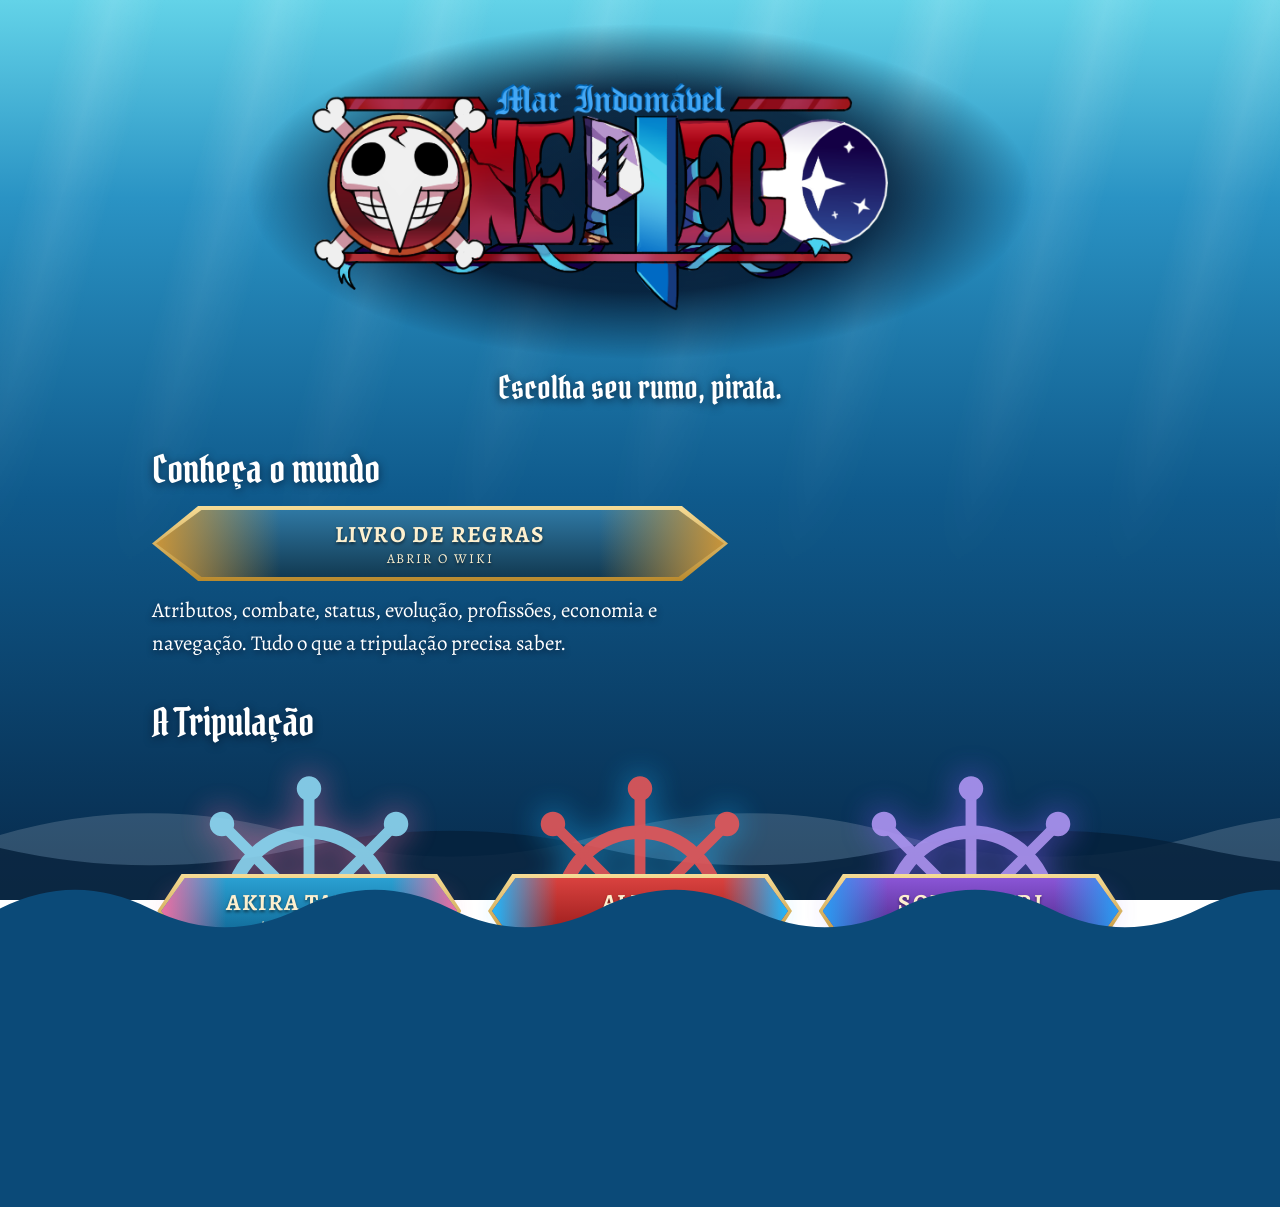
==== index.html @ 0f07156f "Update index.html" ====
<!DOCTYPE html>
<html lang="pt-BR">
<head>
<meta charset="UTF-8">
<meta name="viewport" content="width=device-width, initial-scale=1">
<title>Mar Indomável RPG – Lobby</title>
<link rel="icon" type="image/png" href="SimboloRpg2.png">
<link rel="preconnect" href="https://fonts.googleapis.com">
<link href="https://fonts.googleapis.com/css2?family=Alegreya:wght@400;700&family=Pirata+One&display=swap" rel="stylesheet">
<link rel="stylesheet" href="lobby.css">
</head>
<body>
<svg width="0" height="0" style="position:absolute" aria-hidden="true"><symbol id="leme" viewBox="-100 -100 200 200"><g fill="none" stroke="currentColor" stroke-linecap="round"><circle r="58" stroke-width="10"/><path stroke-width="8" d="M0-84V84M-84 0H84M-59-59L59 59M-59 59L59-59"/><path stroke-width="18" d="M0-90v.01M0 90v.01M-90 0h.01M90 0h.01M-64-64v.01M64-64v.01M-64 64v.01M64 64v.01"/></g><circle r="17" fill="currentColor"/></symbol></svg>
<div class="raios" aria-hidden="true"></div>
<div class="ondas" aria-hidden="true"><i></i><i></i></div>
<div class="mar" aria-hidden="true"></div>
<main>
  <header>
    <div class="placa"><img class="logo" src="logo.png" alt="Logo One Piece – Mar Indomável"></div>
    <p class="lema">Escolha seu rumo, pirata.</p>
  </header>

  <section aria-labelledby="t-mundo">
    <h2 id="t-mundo">Conheça o mundo</h2>
    <a class="wiki-box wiki" href="wiki.html" data-som>
      <span class="banner"><b>Livro de Regras<small>Abrir o wiki</small></b></span>
      <p>Atributos, combate, status, evolução, profissões, economia e navegação. Tudo o que a tripulação precisa saber.</p>
    </a>
  </section>

  <section aria-labelledby="t-tripulacao">
    <h2 id="t-tripulacao">A Tripulação</h2>
    <div class="grade">
      <a class="leme akira" href="akira.html" data-som>
        <svg class="roda" aria-hidden="true"><use href="#leme"/></svg>
        <span class="banner"><b>Akira Tansui<small>Abrir ficha</small></b></span>
      </a>
      <a class="leme alpha" href="alpha.html" data-som>
        <svg class="roda" aria-hidden="true"><use href="#leme"/></svg>
        <span class="banner"><b>Alpha<small>Abrir ficha</small></b></span>
      </a>
      <a class="leme soul" href="soul-henri.html" data-som>
        <svg class="roda" aria-hidden="true"><use href="#leme"/></svg>
        <span class="banner"><b>Soul Henri<small>Abrir ficha</small></b></span>
      </a>
    </div>
  </section>
</main>
<script src="lobby.js"></script>
</body>
</html>
---- lobby.css ----
*{box-sizing:border-box}
body{margin:0;min-height:100vh;color:#fff;font:21px/1.6 "Alegreya",Georgia,serif;background:linear-gradient(180deg,#63d3e8 0,#2a93c4 22%,#0f5a8c 55%,#07294a 100%) fixed;overflow-x:hidden}
.raios{position:fixed;inset:0;pointer-events:none;background:repeating-linear-gradient(105deg,rgba(255,255,255,0) 0 70px,rgba(255,255,255,.13) 110px,rgba(255,255,255,0) 160px);-webkit-mask-image:linear-gradient(#000,transparent 65%);mask-image:linear-gradient(#000,transparent 65%);animation:raio 9s ease-in-out infinite alternate}
@keyframes raio{from{opacity:.45;transform:translateX(-30px)}to{opacity:1;transform:translateX(30px)}}
.ondas{position:fixed;left:0;right:0;bottom:0;height:130px;pointer-events:none}
.ondas i{position:absolute;inset:0;background-repeat:repeat-x;background-size:1200px 100%;animation:onda 14s linear infinite}
.ondas i:first-child{background-image:url("data:image/svg+xml,%3Csvg xmlns='http://www.w3.org/2000/svg' viewBox='0 0 1200 120' preserveAspectRatio='none'%3E%3Cpath d='M0 60Q150 20 300 60T600 60T900 60T1200 60V120H0Z' fill='%23ffffff' fill-opacity='.16'/%3E%3C/svg%3E")}
.ondas i:last-child{top:26px;background-image:url("data:image/svg+xml,%3Csvg xmlns='http://www.w3.org/2000/svg' viewBox='0 0 1200 120' preserveAspectRatio='none'%3E%3Cpath d='M0 60Q150 100 300 60T600 60T900 60T1200 60V120H0Z' fill='%2305213c' fill-opacity='.85'/%3E%3C/svg%3E");animation-duration:9s;animation-direction:reverse}
@keyframes onda{to{background-position-x:1200px}}
main{position:relative;z-index:1;max-width:64rem;margin:0 auto;padding:1.5rem 1.5rem 9rem}
header{text-align:center;margin-bottom:1.5rem}
.placa{display:inline-block;max-width:100%;padding:3rem 4rem;background:radial-gradient(ellipse closest-side,rgba(4,22,46,.93) 0,rgba(4,22,46,.86) 60%,rgba(4,22,46,0) 100%)}
.logo{display:block;width:min(100%,36rem);height:auto}
.lema{margin:0;font:2rem/1.2 "Pirata One",serif;text-shadow:0 2px 8px rgba(3,20,40,.8)}
h2{font:2.4rem/1.1 "Pirata One",serif;margin:2.5rem 0 1rem;text-shadow:0 2px 8px rgba(3,20,40,.7)}
a{color:inherit;text-decoration:none}
.banner{position:relative;z-index:1;display:block;width:100%;max-width:19rem;padding:4px;background:linear-gradient(#f6dc96,#b98a2e);clip-path:polygon(0 50%,8% 0,92% 0,100% 50%,92% 100%,8% 100%);transition:filter .2s}
.banner b{display:block;padding:.75rem 1.8rem .65rem;text-align:center;color:#fdf0cf;text-transform:uppercase;letter-spacing:.06em;font-size:1.45rem;line-height:1.1;text-shadow:0 2px 3px rgba(0,0,0,.5);background:linear-gradient(90deg,var(--ponta) 0,transparent 22%,transparent 78%,var(--ponta) 100%),linear-gradient(180deg,var(--a),var(--b));clip-path:polygon(0 50%,8% 0,92% 0,100% 50%,92% 100%,8% 100%)}
.banner small{display:block;margin-top:.25rem;font-size:.85rem;font-weight:400;letter-spacing:.14em}
a:hover .banner,a:focus-visible .banner{filter:brightness(1.15)}
.wiki-box{display:block;max-width:36rem;--a:#2f78a3;--b:#123a52;--ponta:#c9953a}
.wiki-box .banner{max-width:none}
.wiki-box p{margin:.8rem 0 0;text-shadow:0 2px 6px rgba(3,20,40,.8)}
.grade{display:grid;grid-template-columns:repeat(auto-fit,minmax(17rem,1fr));gap:1rem}
.leme{position:relative;display:grid;place-items:center;min-height:19rem}
.roda{position:absolute;inset:0;margin:auto;width:17rem;height:17rem;color:var(--roda);opacity:.9;filter:drop-shadow(0 0 16px var(--brilho));transition:transform .9s ease}
.leme:hover .roda{transform:rotate(45deg)}
.leme:focus-visible{outline:none}
.leme:focus-visible .roda{filter:drop-shadow(0 0 3px #fff) drop-shadow(0 0 12px #fff)}
.akira{--a:#2aa0d2;--b:#0b5f8c;--ponta:#f06fa4;--roda:#8fd8f2;--brilho:rgba(240,111,164,.75)}
.alpha{--a:#d9423f;--b:#8e1414;--ponta:#1fb8ff;--roda:#e5585a;--brilho:rgba(31,184,255,.75)}
.soul{--a:#8a55d6;--b:#43207a;--ponta:#2a9df4;--roda:#b095f4;--brilho:rgba(120,90,240,.85)}
.mar{position:fixed;inset:0;z-index:50;background:#0b4a78;transform:translateY(105%);transition:transform .95s cubic-bezier(.55,0,.25,1);pointer-events:none}
.mar::before{content:"";position:absolute;left:0;right:0;top:-89px;height:90px;background:url("data:image/svg+xml,%3Csvg xmlns='http://www.w3.org/2000/svg' viewBox='0 0 600 120' preserveAspectRatio='none'%3E%3Cpath d='M0 70Q75 20 150 70T300 70T450 70T600 70V120H0Z' fill='%230b4a78'/%3E%3C/svg%3E") repeat-x;background-size:600px 100%;animation:marolas 2.4s linear infinite}
@keyframes marolas{to{background-position-x:600px}}
.saindo .mar{transform:translateY(0)}
@media(max-width:600px){body{font-size:19px}.lema{font-size:1.7rem}.placa{padding:2rem 1rem}}
@media(prefers-reduced-motion:reduce){.raios,.ondas i,.mar::before{animation:none}.mar,.roda{transition:none}}
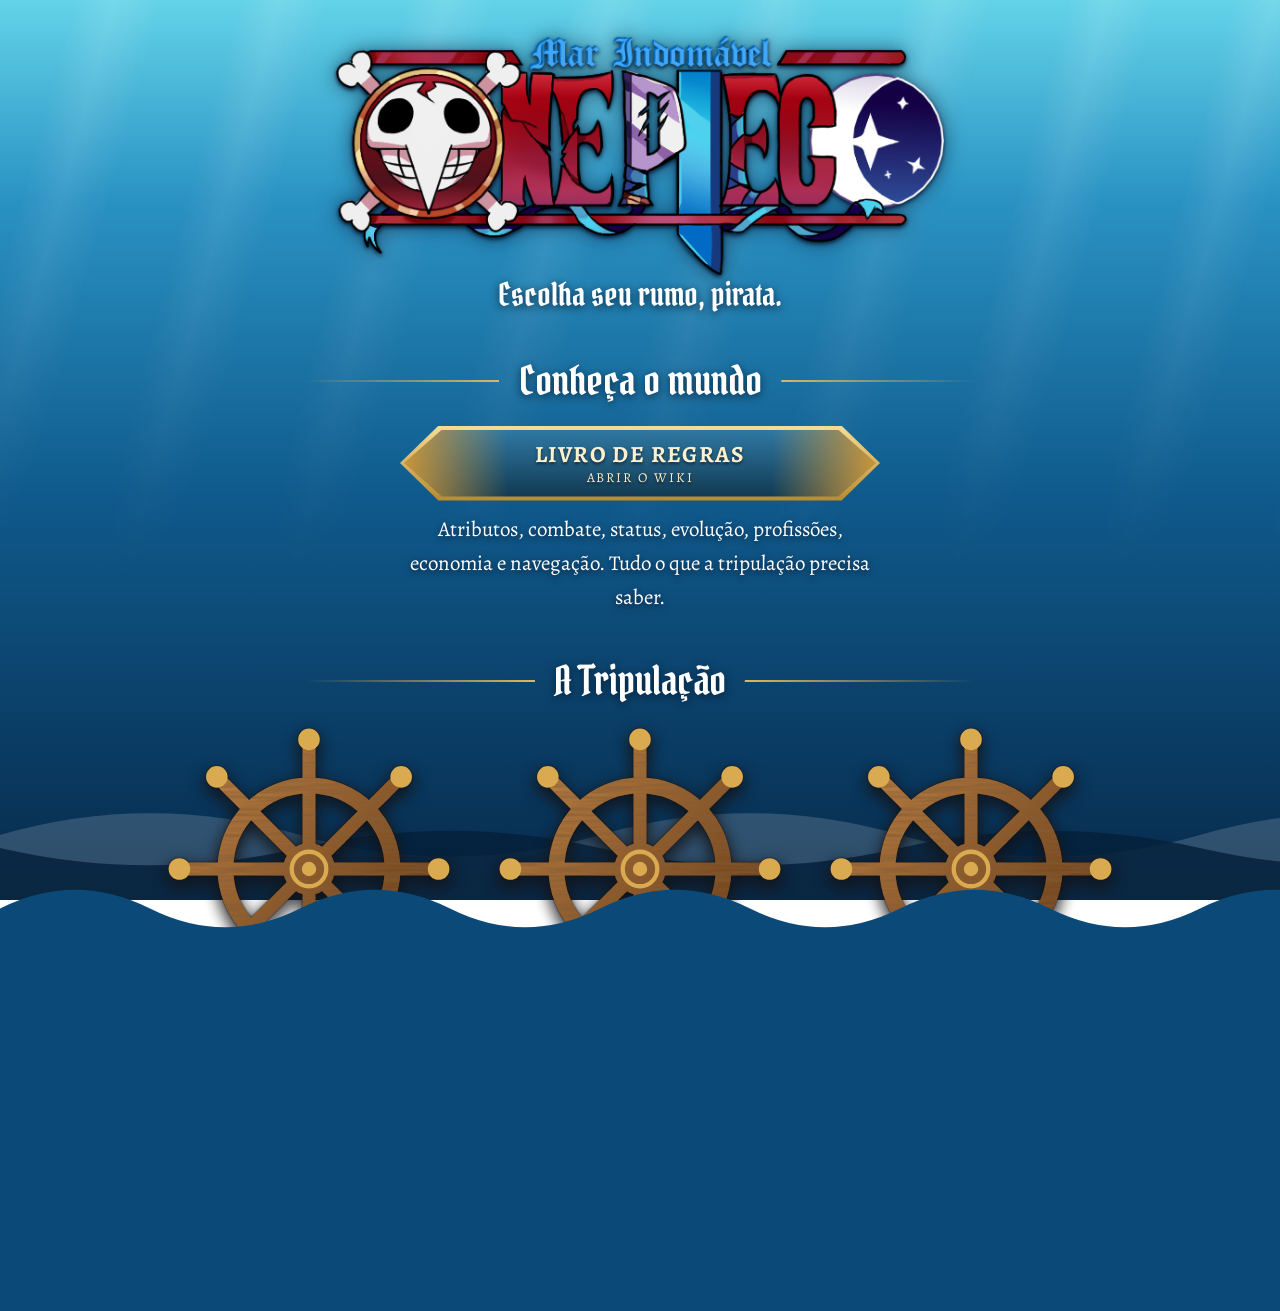
==== commit ffb2d390: "Add files via upload" ====
--- a/index.html
+++ b/index.html
@@ -4,19 +4,21 @@
 <meta charset="UTF-8">
 <meta name="viewport" content="width=device-width, initial-scale=1">
 <title>Mar Indomável RPG – Lobby</title>
-<link rel="icon" type="image/png" href="SimboloRpg2.png">
 <link rel="preconnect" href="https://fonts.googleapis.com">
 <link href="https://fonts.googleapis.com/css2?family=Alegreya:wght@400;700&family=Pirata+One&display=swap" rel="stylesheet">
 <link rel="stylesheet" href="lobby.css">
 </head>
 <body>
-<svg width="0" height="0" style="position:absolute" aria-hidden="true"><symbol id="leme" viewBox="-100 -100 200 200"><g fill="none" stroke="currentColor" stroke-linecap="round"><circle r="58" stroke-width="10"/><path stroke-width="8" d="M0-84V84M-84 0H84M-59-59L59 59M-59 59L59-59"/><path stroke-width="18" d="M0-90v.01M0 90v.01M-90 0h.01M90 0h.01M-64-64v.01M64-64v.01M-64 64v.01M64 64v.01"/></g><circle r="17" fill="currentColor"/></symbol></svg>
+<svg width="0" height="0" style="position:absolute" aria-hidden="true"><defs>
+<linearGradient id="madeira" gradientUnits="userSpaceOnUse" x1="-90" y1="-90" x2="90" y2="90"><stop offset="0" stop-color="#c58a4a"/><stop offset=".5" stop-color="#8e5a2b"/><stop offset="1" stop-color="#5a3416"/></linearGradient>
+<filter id="veios" filterUnits="userSpaceOnUse" x="-100" y="-100" width="200" height="200"><feTurbulence type="fractalNoise" baseFrequency=".03 .5" numOctaves="3" seed="7" result="n"/><feColorMatrix in="n" type="matrix" values="0 0 0 0 .22 0 0 0 0 .11 0 0 0 0 .04 0 0 0 -1.4 .95" result="v"/><feComposite in="v" in2="SourceAlpha" operator="in" result="g"/><feMerge><feMergeNode in="SourceGraphic"/><feMergeNode in="g"/></feMerge></filter>
+</defs><symbol id="leme" viewBox="-100 -100 200 200"><g filter="url(#veios)" fill="none" stroke="url(#madeira)" stroke-linecap="round"><circle r="58" stroke-width="11"/><path stroke-width="9" d="M0-84V84M-84 0H84M-59-59L59 59M-59 59L59-59"/><circle r="18" fill="url(#madeira)" stroke="none"/></g><path fill="none" stroke="#d9aa4f" stroke-width="15" stroke-linecap="round" d="M0-90v.01M0 90v.01M-90 0h.01M90 0h.01M-64-64v.01M64-64v.01M-64 64v.01M64 64v.01"/><circle r="12" fill="none" stroke="#d9aa4f" stroke-width="3"/><circle r="5" fill="#d9aa4f"/></symbol></svg>
 <div class="raios" aria-hidden="true"></div>
 <div class="ondas" aria-hidden="true"><i></i><i></i></div>
 <div class="mar" aria-hidden="true"></div>
 <main>
   <header>
-    <div class="placa"><img class="logo" src="logo.png" alt="Logo One Piece – Mar Indomável"></div>
+    <img class="logo" src="logo.png" alt="Logo One Piece – Mar Indomável">
     <p class="lema">Escolha seu rumo, pirata.</p>
   </header>
 
@@ -45,6 +47,7 @@
       </a>
     </div>
   </section>
+  <footer>Mar Indomável RPG</footer>
 </main>
 <script src="lobby.js"></script>
 </body>
--- a/lobby.css
+++ b/lobby.css
@@ -9,10 +9,7 @@
 @keyframes onda{to{background-position-x:1200px}}
 main{position:relative;z-index:1;max-width:64rem;margin:0 auto;padding:1.5rem 1.5rem 9rem}
 header{text-align:center;margin-bottom:1.5rem}
-.placa{display:inline-block;max-width:100%;padding:3rem 4rem;background:radial-gradient(ellipse closest-side,rgba(4,22,46,.93) 0,rgba(4,22,46,.86) 60%,rgba(4,22,46,0) 100%)}
-.logo{display:block;width:min(100%,36rem);height:auto}
 .lema{margin:0;font:2rem/1.2 "Pirata One",serif;text-shadow:0 2px 8px rgba(3,20,40,.8)}
-h2{font:2.4rem/1.1 "Pirata One",serif;margin:2.5rem 0 1rem;text-shadow:0 2px 8px rgba(3,20,40,.7)}
 a{color:inherit;text-decoration:none}
 .banner{position:relative;z-index:1;display:block;width:100%;max-width:19rem;padding:4px;background:linear-gradient(#f6dc96,#b98a2e);clip-path:polygon(0 50%,8% 0,92% 0,100% 50%,92% 100%,8% 100%);transition:filter .2s}
 .banner b{display:block;padding:.75rem 1.8rem .65rem;text-align:center;color:#fdf0cf;text-transform:uppercase;letter-spacing:.06em;font-size:1.45rem;line-height:1.1;text-shadow:0 2px 3px rgba(0,0,0,.5);background:linear-gradient(90deg,var(--ponta) 0,transparent 22%,transparent 78%,var(--ponta) 100%),linear-gradient(180deg,var(--a),var(--b));clip-path:polygon(0 50%,8% 0,92% 0,100% 50%,92% 100%,8% 100%)}
@@ -23,16 +20,27 @@
 .wiki-box p{margin:.8rem 0 0;text-shadow:0 2px 6px rgba(3,20,40,.8)}
 .grade{display:grid;grid-template-columns:repeat(auto-fit,minmax(17rem,1fr));gap:1rem}
 .leme{position:relative;display:grid;place-items:center;min-height:19rem}
-.roda{position:absolute;inset:0;margin:auto;width:17rem;height:17rem;color:var(--roda);opacity:.9;filter:drop-shadow(0 0 16px var(--brilho));transition:transform .9s ease}
 .leme:hover .roda{transform:rotate(45deg)}
 .leme:focus-visible{outline:none}
 .leme:focus-visible .roda{filter:drop-shadow(0 0 3px #fff) drop-shadow(0 0 12px #fff)}
-.akira{--a:#2aa0d2;--b:#0b5f8c;--ponta:#f06fa4;--roda:#8fd8f2;--brilho:rgba(240,111,164,.75)}
-.alpha{--a:#d9423f;--b:#8e1414;--ponta:#1fb8ff;--roda:#e5585a;--brilho:rgba(31,184,255,.75)}
-.soul{--a:#8a55d6;--b:#43207a;--ponta:#2a9df4;--roda:#b095f4;--brilho:rgba(120,90,240,.85)}
 .mar{position:fixed;inset:0;z-index:50;background:#0b4a78;transform:translateY(105%);transition:transform .95s cubic-bezier(.55,0,.25,1);pointer-events:none}
 .mar::before{content:"";position:absolute;left:0;right:0;top:-89px;height:90px;background:url("data:image/svg+xml,%3Csvg xmlns='http://www.w3.org/2000/svg' viewBox='0 0 600 120' preserveAspectRatio='none'%3E%3Cpath d='M0 70Q75 20 150 70T300 70T450 70T600 70V120H0Z' fill='%230b4a78'/%3E%3C/svg%3E") repeat-x;background-size:600px 100%;animation:marolas 2.4s linear infinite}
 @keyframes marolas{to{background-position-x:600px}}
 .saindo .mar{transform:translateY(0)}
-@media(max-width:600px){body{font-size:19px}.lema{font-size:1.7rem}.placa{padding:2rem 1rem}}
+@media(max-width:600px){body{font-size:19px}.lema{font-size:1.7rem}}
 @media(prefers-reduced-motion:reduce){.raios,.ondas i,.mar::before{animation:none}.mar,.roda{transition:none}}
+
+.logo{display:block;margin:0 auto;width:min(100%,38rem);height:auto;filter:drop-shadow(0 2px 2px rgba(3,20,46,.95)) drop-shadow(0 0 10px rgba(3,20,46,.55))}
+section,footer{text-align:center}
+h2{display:flex;align-items:center;justify-content:center;gap:1.2rem;max-width:42rem;margin:2.8rem auto 1.4rem;font:2.5rem/1.1 "Pirata One",serif;text-shadow:0 2px 8px rgba(3,20,40,.7)}
+h2::before,h2::after{content:"";flex:1;height:2px;background:linear-gradient(90deg,transparent,#e2b657)}
+h2::after{transform:scaleX(-1)}
+.wiki-box{max-width:30rem;margin:0 auto}
+.wiki-box .banner{max-width:none}
+.grade{justify-content:center}
+.roda{width:18rem;height:18rem;color:inherit;opacity:1;filter:drop-shadow(0 6px 8px rgba(3,15,30,.65)) drop-shadow(0 0 1px #2a1608)}
+.leme:focus-visible .roda{filter:drop-shadow(0 0 3px #fff) drop-shadow(0 0 12px #fff)}
+.akira{--a:#2aa6e0;--b:#0a3463;--ponta:transparent}
+.alpha{--a:#e04a45;--b:#6a0b0b;--ponta:transparent}
+.soul{--a:#9560e0;--b:#2c1257;--ponta:transparent}
+footer{margin-top:3rem;font:1.5rem "Pirata One",serif;letter-spacing:.08em;opacity:.85;text-shadow:0 2px 6px rgba(3,20,40,.8)}
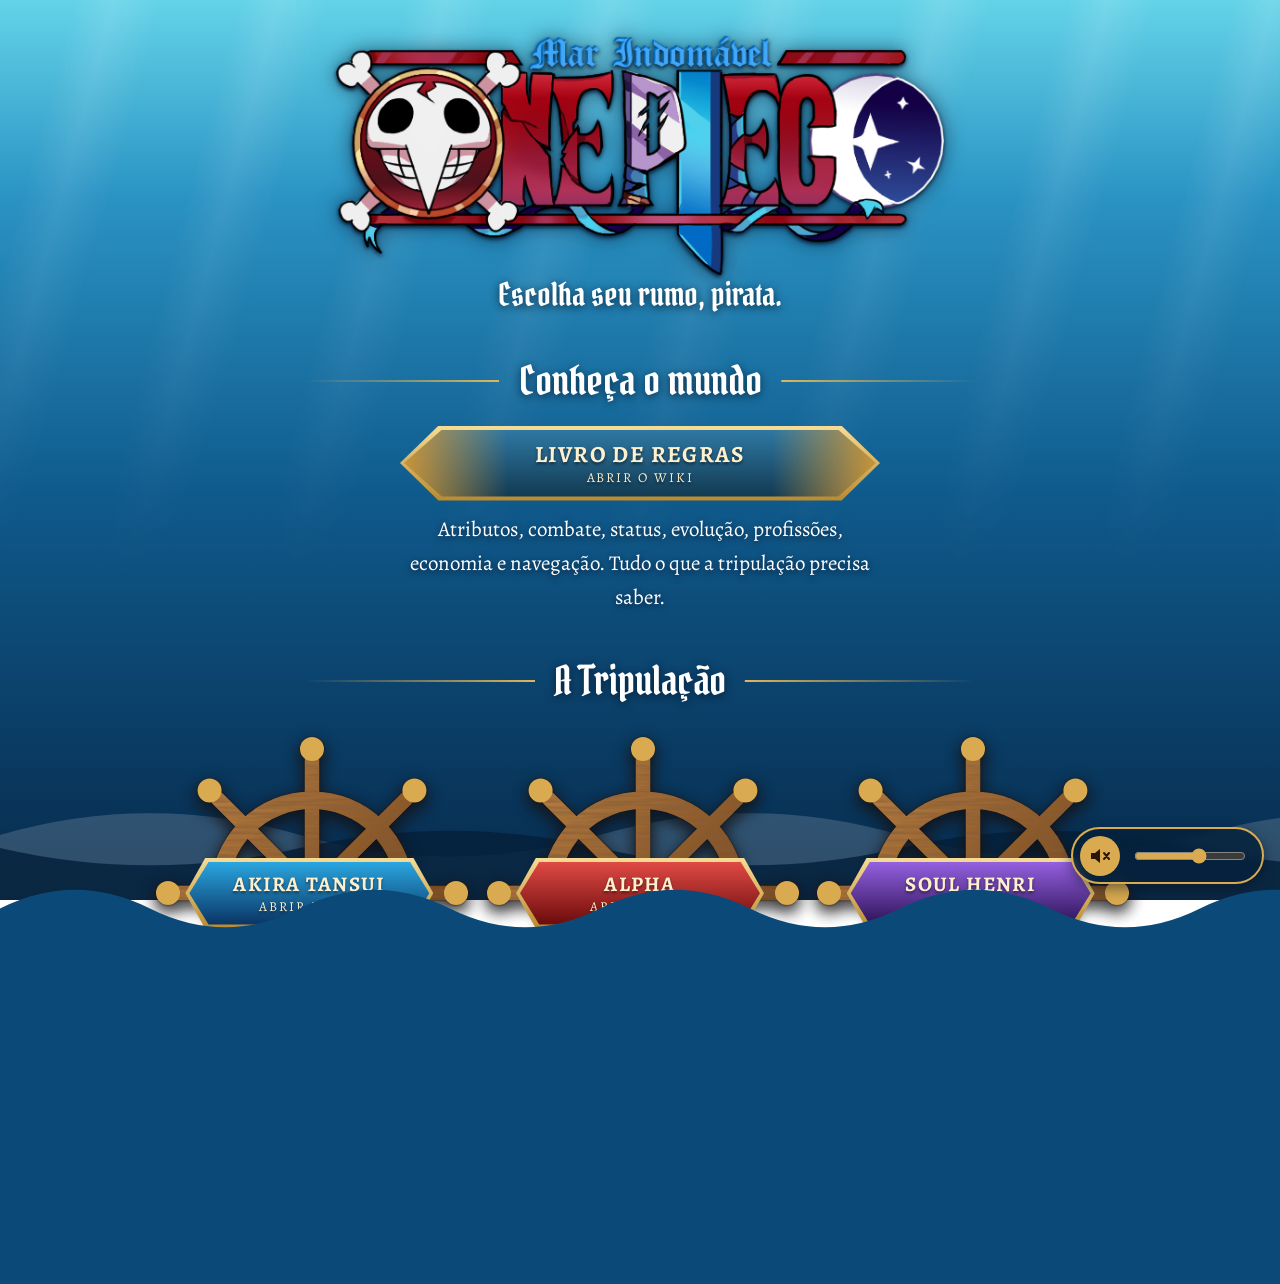
==== commit bc67c1b2: "Add files via upload" ====
--- a/index.html
+++ b/index.html
@@ -16,6 +16,12 @@
 <div class="raios" aria-hidden="true"></div>
 <div class="ondas" aria-hidden="true"><i></i><i></i></div>
 <div class="mar" aria-hidden="true"></div>
+<div class="som-ctrl" role="group" aria-label="Som ambiente">
+  <button id="som-btn" type="button" aria-pressed="false" aria-label="Ligar som ambiente" title="Som ambiente: mar e gaivotas">
+    <svg viewBox="0 0 24 24" aria-hidden="true"><path d="M3 9v6h4l5 4V5L7 9H3z" fill="currentColor"/><path class="i-on" d="M15.5 8.5a5 5 0 0 1 0 7M18 6a8.5 8.5 0 0 1 0 12" fill="none" stroke="currentColor" stroke-width="2" stroke-linecap="round"/><path class="i-off" d="M16 9l5 6M21 9l-5 6" fill="none" stroke="currentColor" stroke-width="2" stroke-linecap="round"/></svg>
+  </button>
+  <input id="som-vol" type="range" min="0" max="100" value="60" aria-label="Volume">
+</div>
 <main>
   <header>
     <img class="logo" src="logo.png" alt="Logo One Piece – Mar Indomável">
--- a/lobby.css
+++ b/lobby.css
@@ -44,3 +44,20 @@
 .alpha{--a:#e04a45;--b:#6a0b0b;--ponta:transparent}
 .soul{--a:#9560e0;--b:#2c1257;--ponta:transparent}
 footer{margin-top:3rem;font:1.5rem "Pirata One",serif;letter-spacing:.08em;opacity:.85;text-shadow:0 2px 6px rgba(3,20,40,.8)}
+
+/* Leme: roda atrás, nome no centro */
+.grade{grid-template-columns:repeat(auto-fit,minmax(19rem,1fr))}
+.leme{min-height:21rem}
+.roda{position:absolute;inset:0;margin:auto;width:20rem;height:20rem;transition:transform .9s ease}
+.leme .banner{max-width:15.5rem}
+.leme .banner b{font-size:1.3rem;padding:.7rem 1.4rem .6rem}
+
+/* Controle de som flutuante */
+.som-ctrl{position:fixed;right:1rem;bottom:1rem;z-index:40;display:flex;align-items:center;gap:.7rem;padding:.4rem .9rem .4rem .45rem;background:rgba(5,33,60,.85);border:2px solid #d9aa4f;border-radius:999px;box-shadow:0 4px 14px rgba(3,15,30,.5);backdrop-filter:blur(4px)}
+.som-ctrl button{display:grid;place-items:center;width:2.5rem;height:2.5rem;padding:0;border:0;border-radius:50%;background:#d9aa4f;color:#2a1608;cursor:pointer}
+.som-ctrl button:hover{filter:brightness(1.1)}
+.som-ctrl button:focus-visible,.som-ctrl input:focus-visible{outline:3px solid #fff;outline-offset:2px}
+.som-ctrl svg{width:1.5rem;height:1.5rem}
+.som-ctrl [aria-pressed="true"] .i-off,.som-ctrl [aria-pressed="false"] .i-on{display:none}
+.som-ctrl input{width:7rem;accent-color:#d9aa4f;cursor:pointer}
+@media(max-width:600px){.som-ctrl input{width:5rem}.roda{width:17rem;height:17rem}.leme{min-height:18rem}}
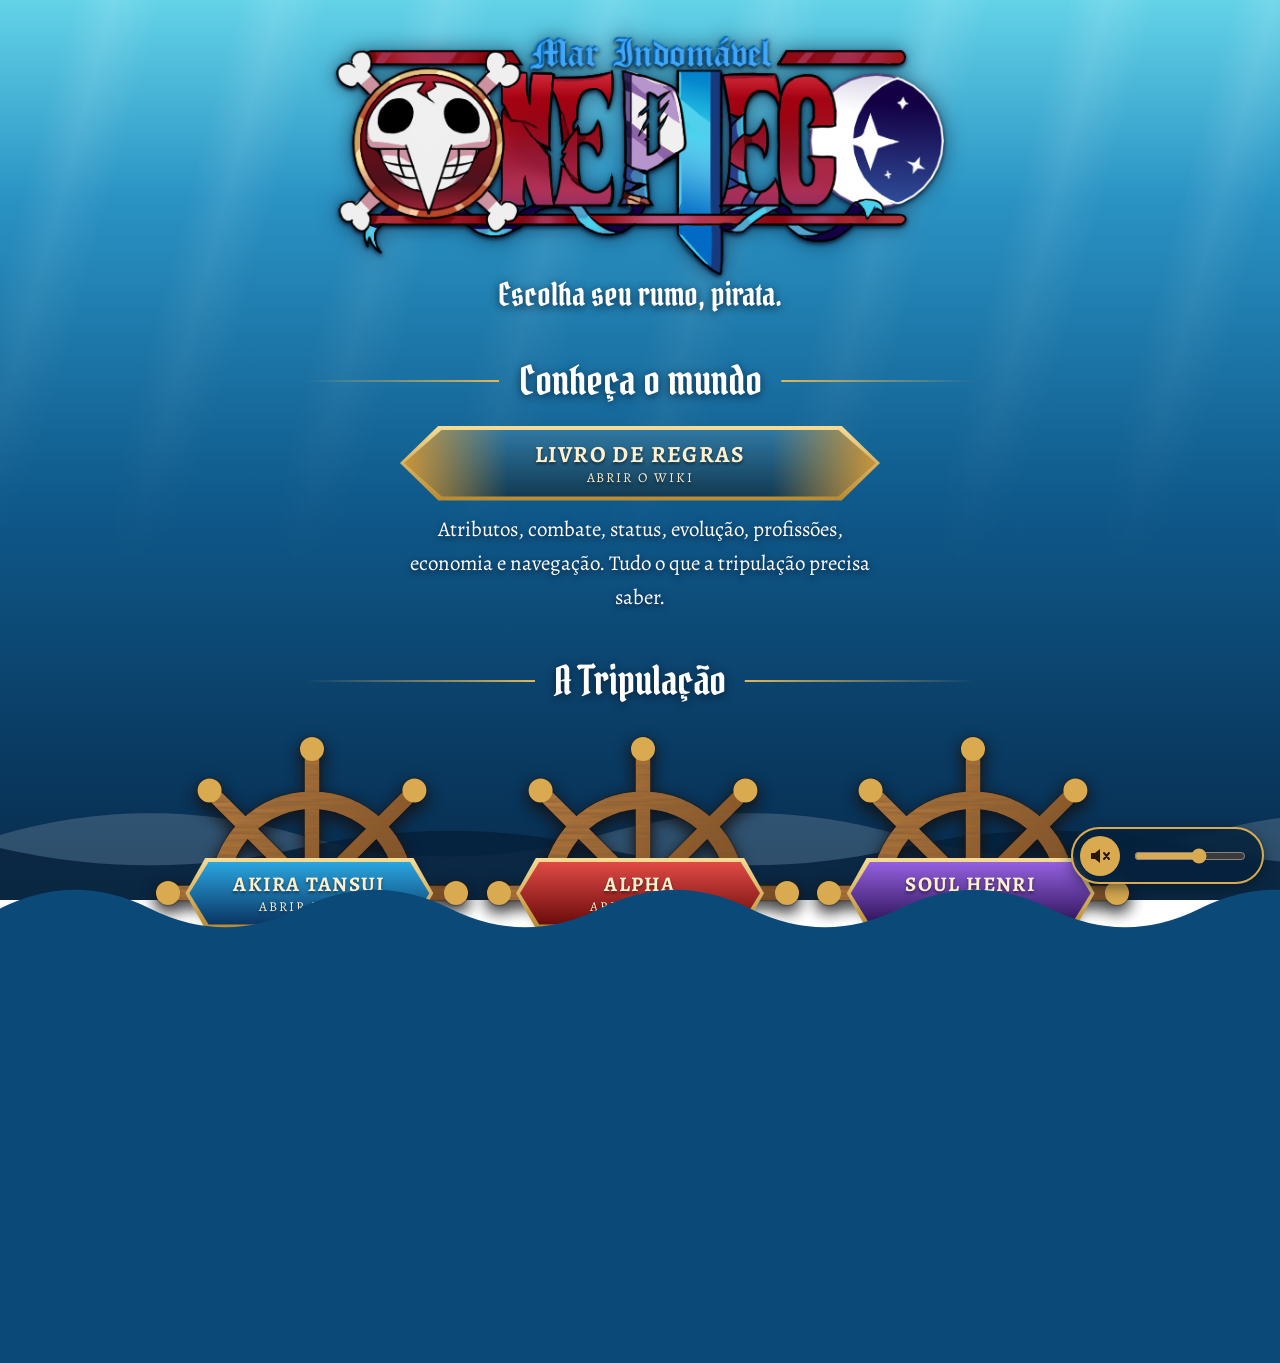
==== commit e8c2d10b: "Update index.html" ====
--- a/index.html
+++ b/index.html
@@ -4,6 +4,7 @@
 <meta charset="UTF-8">
 <meta name="viewport" content="width=device-width, initial-scale=1">
 <title>Mar Indomável RPG – Lobby</title>
+<link rel="icon" type="image/png" href="SimboloRpg2.png">
 <link rel="preconnect" href="https://fonts.googleapis.com">
 <link href="https://fonts.googleapis.com/css2?family=Alegreya:wght@400;700&family=Pirata+One&display=swap" rel="stylesheet">
 <link rel="stylesheet" href="lobby.css">
@@ -54,6 +55,7 @@
     </div>
   </section>
   <footer>Mar Indomável RPG</footer>
+  <footer>By Guhst</footer>
 </main>
 <script src="lobby.js"></script>
 </body>
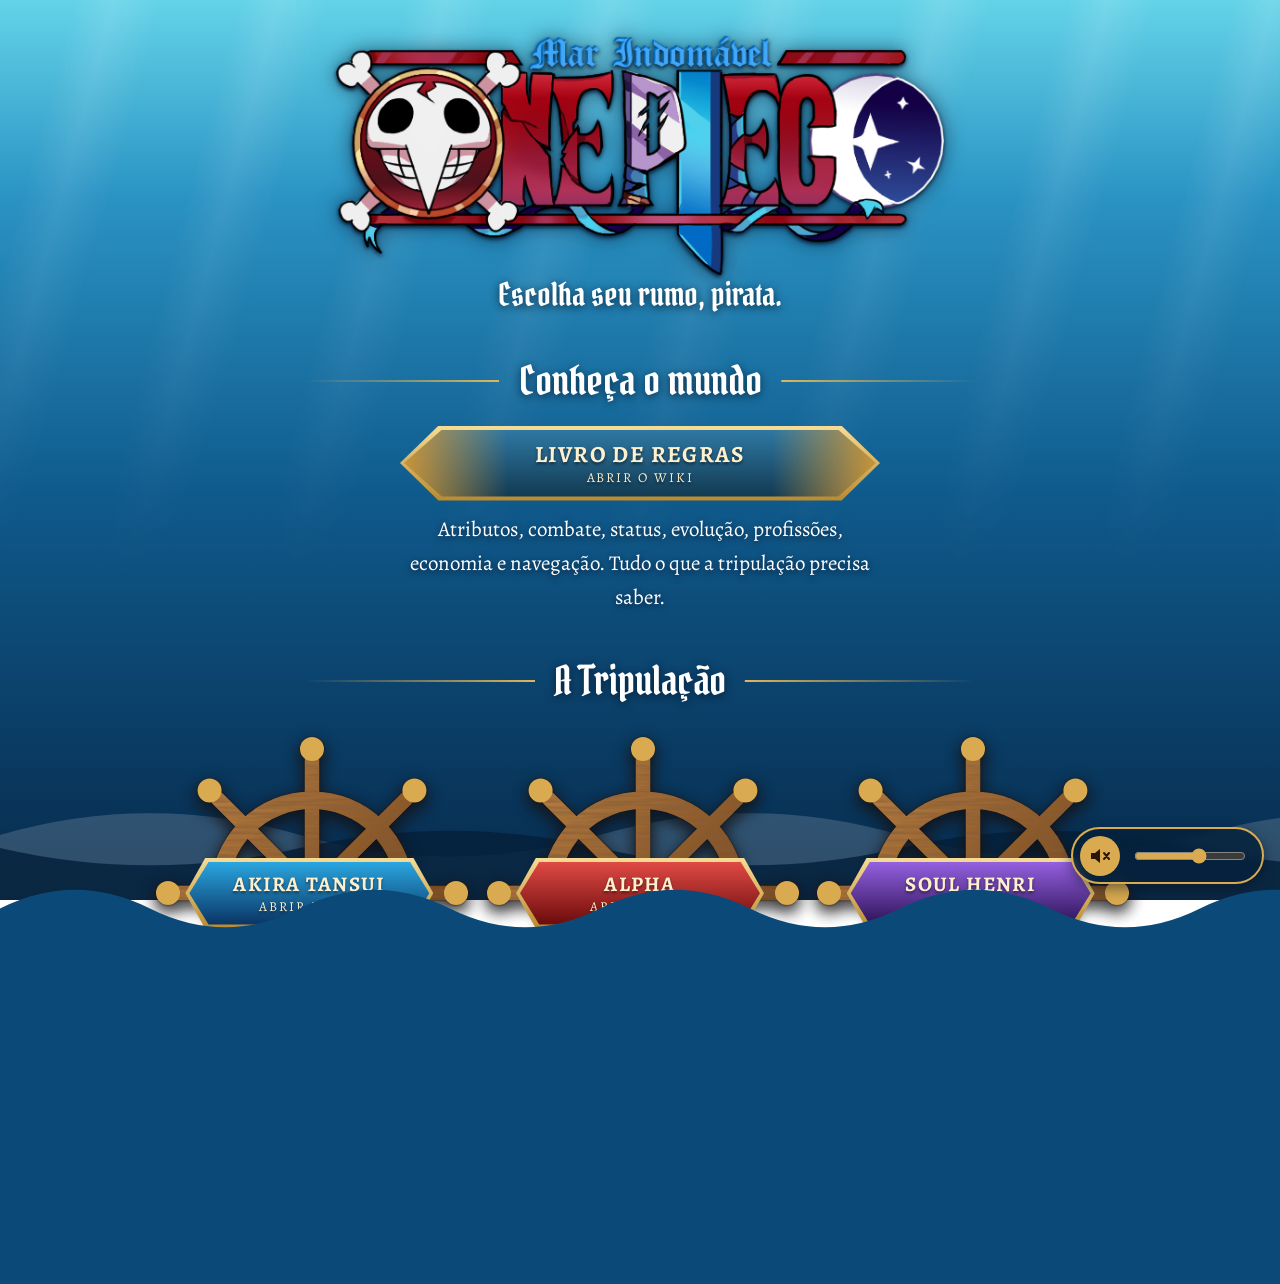
==== commit 314a7aa0: "Update index.html" ====
--- a/index.html
+++ b/index.html
@@ -54,8 +54,7 @@
       </a>
     </div>
   </section>
-  <footer>Mar Indomável RPG</footer>
-  <footer>By Guhst</footer>
+  <footer>Mar Indomável RPG<small>By Guhst</small></footer>
 </main>
 <script src="lobby.js"></script>
 </body>
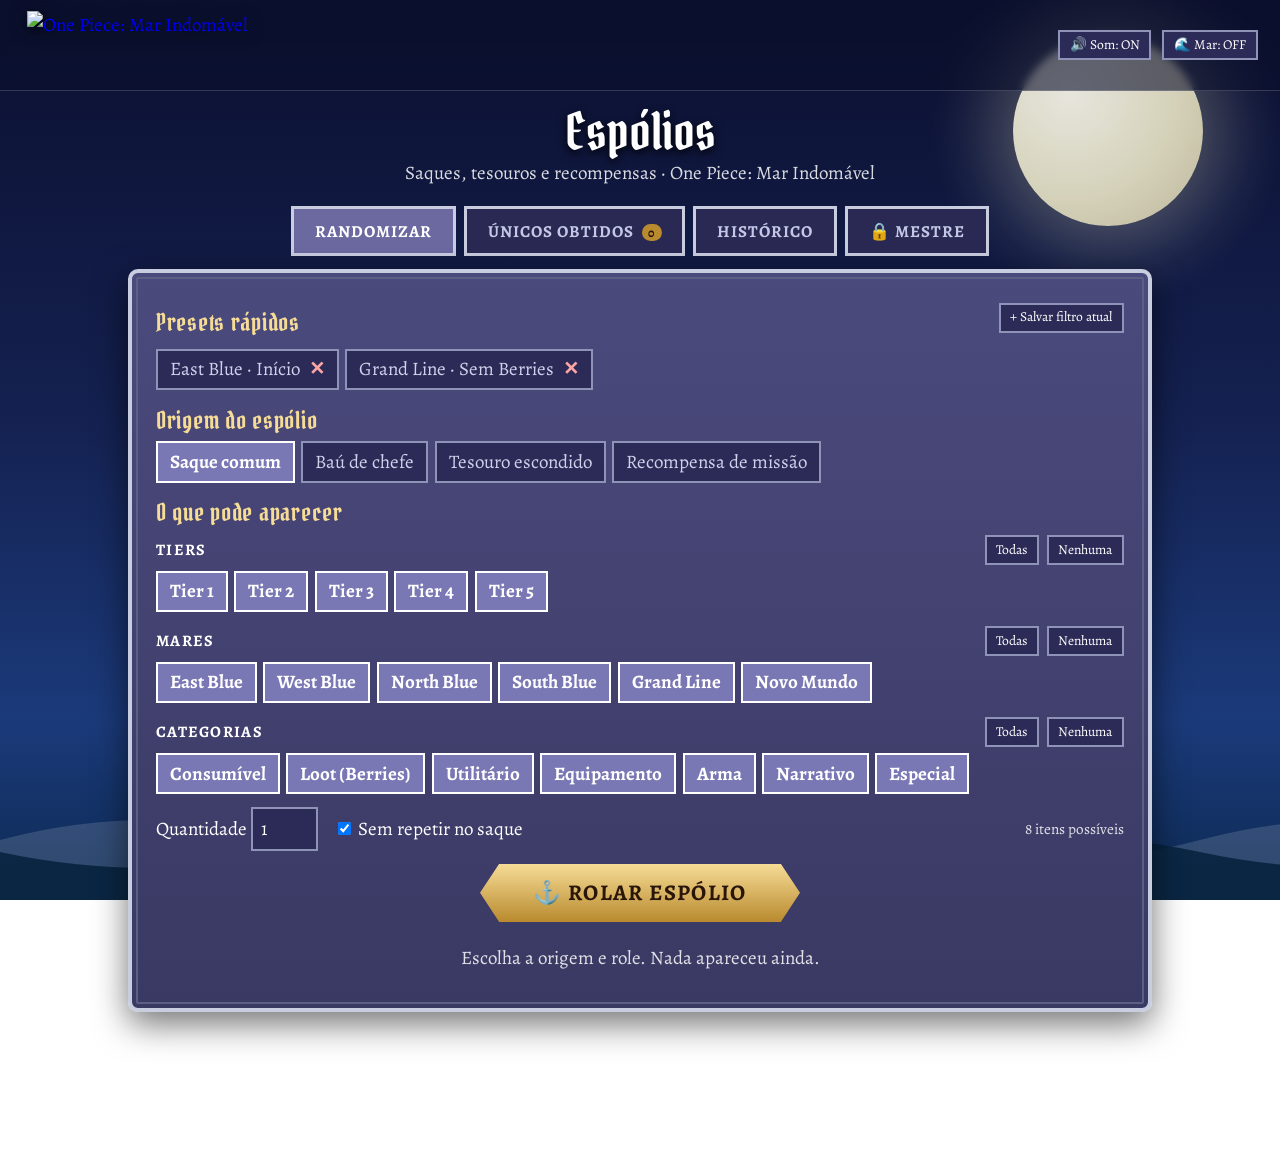
==== commit 073a98d2: "Add files via upload" ====
--- a/index.html
+++ b/index.html
@@ -1,61 +1,145 @@
 <!DOCTYPE html>
 <html lang="pt-BR">
 <head>
-<meta charset="UTF-8">
-<meta name="viewport" content="width=device-width, initial-scale=1">
-<title>Mar Indomável RPG – Lobby</title>
-<link rel="icon" type="image/png" href="SimboloRpg2.png">
-<link rel="preconnect" href="https://fonts.googleapis.com">
-<link href="https://fonts.googleapis.com/css2?family=Alegreya:wght@400;700&family=Pirata+One&display=swap" rel="stylesheet">
-<link rel="stylesheet" href="lobby.css">
+  <meta charset="UTF-8">
+  <meta name="viewport" content="width=device-width,initial-scale=1">
+  <title>Espólios · One Piece: Mar Indomável</title>
+  <link rel="icon" type="image/png" href="Simbolo Rpg2.png">
+  <link rel="apple-touch-icon" href="Simbolo Rpg2.png">
+  <link href="https://fonts.googleapis.com/css2?family=Alegreya:wght@400;700&family=Pirata+One&display=swap" rel="stylesheet">
+  <link rel="stylesheet" href="style.css">
 </head>
 <body>
-<svg width="0" height="0" style="position:absolute" aria-hidden="true"><defs>
-<linearGradient id="madeira" gradientUnits="userSpaceOnUse" x1="-90" y1="-90" x2="90" y2="90"><stop offset="0" stop-color="#c58a4a"/><stop offset=".5" stop-color="#8e5a2b"/><stop offset="1" stop-color="#5a3416"/></linearGradient>
-<filter id="veios" filterUnits="userSpaceOnUse" x="-100" y="-100" width="200" height="200"><feTurbulence type="fractalNoise" baseFrequency=".03 .5" numOctaves="3" seed="7" result="n"/><feColorMatrix in="n" type="matrix" values="0 0 0 0 .22 0 0 0 0 .11 0 0 0 0 .04 0 0 0 -1.4 .95" result="v"/><feComposite in="v" in2="SourceAlpha" operator="in" result="g"/><feMerge><feMergeNode in="SourceGraphic"/><feMergeNode in="g"/></feMerge></filter>
-</defs><symbol id="leme" viewBox="-100 -100 200 200"><g filter="url(#veios)" fill="none" stroke="url(#madeira)" stroke-linecap="round"><circle r="58" stroke-width="11"/><path stroke-width="9" d="M0-84V84M-84 0H84M-59-59L59 59M-59 59L59-59"/><circle r="18" fill="url(#madeira)" stroke="none"/></g><path fill="none" stroke="#d9aa4f" stroke-width="15" stroke-linecap="round" d="M0-90v.01M0 90v.01M-90 0h.01M90 0h.01M-64-64v.01M64-64v.01M-64 64v.01M64 64v.01"/><circle r="12" fill="none" stroke="#d9aa4f" stroke-width="3"/><circle r="5" fill="#d9aa4f"/></symbol></svg>
-<div class="raios" aria-hidden="true"></div>
-<div class="ondas" aria-hidden="true"><i></i><i></i></div>
-<div class="mar" aria-hidden="true"></div>
-<div class="som-ctrl" role="group" aria-label="Som ambiente">
-  <button id="som-btn" type="button" aria-pressed="false" aria-label="Ligar som ambiente" title="Som ambiente: mar e gaivotas">
-    <svg viewBox="0 0 24 24" aria-hidden="true"><path d="M3 9v6h4l5 4V5L7 9H3z" fill="currentColor"/><path class="i-on" d="M15.5 8.5a5 5 0 0 1 0 7M18 6a8.5 8.5 0 0 1 0 12" fill="none" stroke="currentColor" stroke-width="2" stroke-linecap="round"/><path class="i-off" d="M16 9l5 6M21 9l-5 6" fill="none" stroke="currentColor" stroke-width="2" stroke-linecap="round"/></svg>
-  </button>
-  <input id="som-vol" type="range" min="0" max="100" value="60" aria-label="Volume">
-</div>
-<main>
+  <div class="lua" aria-hidden="true"></div>
+  <div class="ondas" aria-hidden="true"><i></i><i></i></div>
+
+  <div class="topo-bar">
+    <a class="lobby-link" href="https://guhstnart.github.io/mar-indomavel-rpg/index.html" aria-label="Voltar ao Lobby">
+      <img src="Logo-One Piece-Mar-Indomável2.png" alt="One Piece: Mar Indomável">
+      <span class="lobby-tip">← Voltar ao Lobby</span>
+    </a>
+
+    <div class="topo-controles">
+      <span id="badge-dirty" class="badge-dirty" hidden title="Você fez edições locais que ainda não foram baixadas no data.json">
+        ● Alterações não publicadas
+        <button type="button" class="mini ok" data-ex="1">Baixar JSON</button>
+      </span>
+      <button type="button" id="btn-som" class="mini" title="Ativar/Desativar efeitos sonoros">🔊 Som: ON</button>
+      <button type="button" id="btn-mar" class="mini" title="Som ambiente de ondas do mar">🌊 Mar: OFF</button>
+    </div>
+  </div>
+
+  <div id="toast-raro" class="toast-raro" hidden></div>
+
   <header>
-    <img class="logo" src="logo.png" alt="Logo One Piece – Mar Indomável">
-    <p class="lema">Escolha seu rumo, pirata.</p>
+    <h1>Espólios</h1>
+    <p>Saques, tesouros e recompensas · One Piece: Mar Indomável</p>
   </header>
 
-  <section aria-labelledby="t-mundo">
-    <h2 id="t-mundo">Conheça o mundo</h2>
-    <a class="wiki-box wiki" href="wiki.html" data-som>
-      <span class="banner"><b>Livro de Regras<small>Abrir o wiki</small></b></span>
-      <p>Atributos, combate, status, evolução, profissões, economia e navegação. Tudo o que a tripulação precisa saber.</p>
-    </a>
-  </section>
+  <nav class="abas">
+    <button data-aba="rolar" class="on">Randomizar</button>
+    <button data-aba="unicos">Únicos Obtidos <span id="cnt-unicos" class="pill">0</span></button>
+    <button data-aba="hist">Histórico</button>
+    <button data-aba="mestre">🔒 Mestre</button>
+  </nav>
 
-  <section aria-labelledby="t-tripulacao">
-    <h2 id="t-tripulacao">A Tripulação</h2>
-    <div class="grade">
-      <a class="leme akira" href="akira.html" data-som>
-        <svg class="roda" aria-hidden="true"><use href="#leme"/></svg>
-        <span class="banner"><b>Akira Tansui<small>Abrir ficha</small></b></span>
-      </a>
-      <a class="leme alpha" href="alpha.html" data-som>
-        <svg class="roda" aria-hidden="true"><use href="#leme"/></svg>
-        <span class="banner"><b>Alpha<small>Abrir ficha</small></b></span>
-      </a>
-      <a class="leme soul" href="soul-henri.html" data-som>
-        <svg class="roda" aria-hidden="true"><use href="#leme"/></svg>
-        <span class="banner"><b>Soul Henri<small>Abrir ficha</small></b></span>
-      </a>
-    </div>
-  </section>
-  <footer>Mar Indomável RPG<small>By Guhst</small></footer>
-</main>
-<script src="lobby.js"></script>
+  <main class="painel">
+    <!-- ABA RANDOMIZAR -->
+    <section id="rolar">
+      <div class="gh">
+        <h2>Presets rápidos</h2>
+        <button type="button" class="mini" id="btn-salvar-preset">+ Salvar filtro atual</button>
+      </div>
+      <div class="chips" id="presets"></div>
+
+      <h2>Origem do espólio</h2>
+      <div class="chips" id="ctx"></div>
+
+      <h2>O que pode aparecer</h2>
+      <div id="filtros"></div>
+
+      <div class="barra">
+        <label>Quantidade <input id="qtd" type="number" min="1" max="20" value="1"></label>
+        <label><input id="semrep" type="checkbox" checked> Sem repetir no saque</label>
+        <span id="n"></span>
+      </div>
+
+      <button id="rolar-btn" class="rolar">⚓ Rolar espólio</button>
+      <div id="res-resumo" class="resumo" hidden></div>
+      <div id="res"></div>
+    </section>
+
+    <!-- ABA ITENS ÚNICOS -->
+    <section id="unicos" hidden>
+      <div class="barra">
+        <h2>Itens Únicos já sorteados na campanha</h2>
+        <button type="button" class="mini" id="limpar-unicos">Restaurar todos ao pool</button>
+      </div>
+      <p class="ajuda">Itens marcados como <b>Único</b> saem de circulação assim que são sorteados, evitando duplicatas na história.</p>
+      <div id="unicos-l"></div>
+    </section>
+
+    <!-- ABA HISTÓRICO -->
+    <section id="hist" hidden>
+      <div class="barra">
+        <h2>Últimos sorteios</h2>
+        <button class="mini" id="limpar-hist">Limpar</button>
+      </div>
+      <div id="hist-l"></div>
+    </section>
+
+    <!-- ABA MESTRE -->
+    <section id="mestre" hidden>
+      <div class="chips" id="subabas">
+        <button data-sub="itens" class="chip on">Itens</button>
+        <button data-sub="listas" class="chip">Tiers · Mares · Categorias</button>
+        <button data-sub="ctx" class="chip">Origens & Chances</button>
+        <button data-sub="dados" class="chip">Publicar & Importar</button>
+      </div>
+      <div id="mestre-corpo"></div>
+    </section>
+  </main>
+
+  <!-- MODAL SENHA -->
+  <dialog id="senha">
+    <form id="sf">
+      <h2>Área do Mestre</h2>
+      <input id="sp" type="password" placeholder="Senha" autocomplete="off">
+      <p id="se" hidden>Senha incorreta.</p>
+      <div class="bt">
+        <button type="button" id="sc" class="mini">Cancelar</button>
+        <button class="mini ok">Entrar</button>
+      </div>
+    </form>
+  </dialog>
+
+  <!-- MODAL EDITAR/CRIAR ITEM -->
+  <dialog id="ed">
+    <form id="edf">
+      <h2 id="edt"></h2>
+      <label>Nome do Item<input name="nome" required placeholder="Ex.: 🗡️ Katana Enferrujada"></label>
+      <label>Valor em Berries (B$) — opcional (aceita fixo ou faixa, ex.: 500 ou 100-300)
+        <input name="valor" placeholder="Ex.: 250 ou 50-150">
+      </label>
+      <label>Descrição / Efeito (faixas como "30 a 50 Berries" rolam na hora)
+        <textarea name="desc" rows="3"></textarea>
+      </label>
+      <div class="grid-3">
+        <label>Tier<select name="tier"></select></label>
+        <label>Mar<select name="mar"></select></label>
+        <label>Categoria<select name="cat"></select></label>
+      </div>
+      <label class="check-inline">
+        <input type="checkbox" name="unico">
+        <span><b>Item Único</b> (sai da tabela após ser sorteado na campanha)</span>
+      </label>
+      <div class="bt">
+        <button type="button" id="edc" class="mini">Cancelar</button>
+        <button class="mini ok">Salvar</button>
+      </div>
+    </form>
+  </dialog>
+
+  <script src="app.js"></script>
 </body>
 </html>
--- a/style.css
+++ b/style.css
@@ -0,0 +1,146 @@
+*{box-sizing:border-box}
+body{margin:0;min-height:100vh;color:#fff;font:19px/1.5 "Alegreya",Georgia,serif;background:linear-gradient(180deg,#0b1030,#14204f 45%,#1b3a7a 80%,#0c2a52) fixed;overflow-x:hidden}
+.lua{position:fixed;top:4vh;right:6vw;width:min(22vw,190px);aspect-ratio:1;border-radius:50%;background:radial-gradient(circle at 30% 30%,#fffdf0,#ece7c9 55%,#cfc9a4);box-shadow:0 0 70px 24px rgba(255,248,210,.3);opacity:.9;pointer-events:none}
+.ondas{position:fixed;left:0;right:0;bottom:0;height:120px;pointer-events:none}
+.ondas i{position:absolute;inset:0;background:repeat-x;background-size:1200px 100%;animation:o 14s linear infinite}
+.ondas i:first-child{background-image:url("data:image/svg+xml,%3Csvg xmlns='http://www.w3.org/2000/svg' viewBox='0 0 1200 120' preserveAspectRatio='none'%3E%3Cpath d='M0 60Q150 20 300 60T600 60T900 60T1200 60V120H0Z' fill='%23fff' fill-opacity='.14'/%3E%3C/svg%3E")}
+.ondas i:last-child{top:24px;animation-duration:9s;animation-direction:reverse;background-image:url("data:image/svg+xml,%3Csvg xmlns='http://www.w3.org/2000/svg' viewBox='0 0 1200 120' preserveAspectRatio='none'%3E%3Cpath d='M0 60Q150 100 300 60T600 60T900 60T1200 60V120H0Z' fill='%2305213c' fill-opacity='.85'/%3E%3C/svg%3E")}
+@keyframes o{to{background-position-x:1200px}}
+
+/* Barra superior com Logo ampliada + Tooltip deslizando de baixo */
+.topo-bar{position:relative;z-index:10;display:flex;justify-content:space-between;align-items:center;flex-wrap:wrap;gap:.6rem;padding:.55rem 1.4rem;background:rgba(10,16,44,.6);border-bottom:1px solid rgba(201,205,224,.22);backdrop-filter:blur(4px)}
+.lobby-link{position:relative;display:inline-flex;flex-direction:column;align-items:center;text-decoration:none;cursor:pointer;padding:.15rem .3rem;border-radius:8px}
+.lobby-link img{height:68px;width:auto;display:block;filter:drop-shadow(0 3px 8px rgba(0,0,0,.75));transition:transform .24s cubic-bezier(.22,1.25,.36,1),filter .24s ease}
+.lobby-link:hover img,.lobby-link:focus-visible img{transform:scale(1.07) translateY(-2px);filter:drop-shadow(0 6px 14px rgba(246,220,150,.55)) brightness(1.08)}
+.lobby-link:active img{transform:scale(.97)}
+
+.lobby-tip{position:absolute;top:100%;left:50%;transform:translate(-50%,-8px) scale(.92);opacity:0;pointer-events:none;white-space:nowrap;background:#1a1938;border:2px solid #f6dc96;color:#f6dc96;font-size:.82rem;font-weight:700;letter-spacing:.04em;padding:.22rem .75rem;border-radius:99px;box-shadow:0 6px 16px rgba(0,0,0,.65);transition:opacity .22s ease,transform .24s cubic-bezier(.22,1.2,.36,1);z-index:20}
+.lobby-tip::before{content:"";position:absolute;bottom:100%;left:50%;transform:translateX(-50%);border:6px solid transparent;border-bottom-color:#f6dc96}
+.lobby-link:hover .lobby-tip,.lobby-link:focus-visible .lobby-tip{opacity:1;transform:translate(-50%,6px) scale(1)}
+
+.topo-controles{display:flex;align-items:center;gap:.45rem;flex-wrap:wrap}
+
+.badge-dirty{display:inline-flex;align-items:center;gap:.45rem;background:#4a2511;border:2px solid #fbbf24;color:#fde68a;font-size:.85rem;font-weight:700;padding:.15rem .55rem;border-radius:4px;animation:pulso 2s infinite}
+@keyframes pulso{0%,100%{box-shadow:0 0 0 0 rgba(251,191,36,.4)}50%{box-shadow:0 0 0 6px rgba(251,191,36,0)}}
+
+/* Toast / Aviso de Item Lendário ou Único */
+.toast-raro{position:fixed;top:1.1rem;left:50%;transform:translateX(-50%);z-index:99;background:linear-gradient(135deg,#2b1c4d,#432818);border:2px solid #fbbf24;color:#fef08a;font:700 1.05rem "Alegreya",serif;padding:.55rem 1.3rem;border-radius:10px;box-shadow:0 10px 30px rgba(0,0,0,.75),0 0 22px rgba(251,191,36,.45);text-align:center;animation:toastIn .35s cubic-bezier(.22,1.25,.36,1) both}
+@keyframes toastIn{0%{opacity:0;transform:translate(-50%,-18px) scale(.9)}100%{opacity:1;transform:translate(-50%,0) scale(1)}}
+
+header,.abas,main{position:relative;z-index:1}
+header{text-align:center;padding:.8rem 1rem .4rem}
+h1{font:3.2rem/1 "Pirata One",serif;margin:.1rem 0;text-shadow:0 3px 10px #000}
+header p{margin:0;opacity:.85}
+h2{font:1.5rem/1.1 "Pirata One",serif;color:#f6dc96;margin:1.1rem 0 .45rem;letter-spacing:.03em}
+h3{margin:0;font-size:1rem;text-transform:uppercase;letter-spacing:.08em}
+
+.abas{display:flex;justify-content:center;gap:.5rem;flex-wrap:wrap;margin:.8rem 0}
+.abas button{background:#2a2954;border:3px solid #c9cde0;color:#c4c8e6;font:700 1.05rem "Alegreya";text-transform:uppercase;letter-spacing:.06em;padding:.65rem 1.3rem;cursor:pointer;transition:background .15s}
+.abas .on{background:#6b69a0;color:#fff}
+.pill{background:#b98a2e;color:#2a1608;font-size:.8rem;padding:0 .4rem;border-radius:99px;margin-left:.25rem}
+
+.painel{max-width:64rem;margin:0 auto 9rem;padding:1.2rem 1.5rem 1.6rem;background:linear-gradient(#4b4a7d,#3a3963);border:4px solid #c9cde0;outline:2px solid #5b5f84;outline-offset:-10px;border-radius:10px;box-shadow:0 12px 34px rgba(0,0,0,.55)}
+[hidden]{display:none!important}
+
+.chips{display:flex;flex-wrap:wrap;gap:.4rem}
+.chip{display:inline-flex;align-items:center;gap:.3rem;background:#2c2b57;border:2px solid #8f93b8;color:#cfd2ec;font:inherit;padding:.28rem .75rem;cursor:pointer;transition:border-color .12s,background .12s}
+.chip.on{background:#7a78b4;border-color:#fff;color:#fff;font-weight:700}
+.grp{margin-bottom:.8rem}
+.gh{display:flex;justify-content:space-between;align-items:center;margin-bottom:.35rem;gap:.5rem}
+
+.mini{background:#2c2b57;border:2px solid #8f93b8;color:#fff;font:inherit;font-size:.85rem;padding:.18rem .6rem;cursor:pointer;margin-left:.25rem;transition:border-color .12s,transform .1s}
+.mini:hover,.chip:hover{border-color:#fff}
+.mini:active{transform:scale(.97)}
+.ok{background:#b98a2e;border-color:#f6dc96;color:#2a1608;font-weight:700}
+
+.barra{display:flex;align-items:center;gap:1rem;flex-wrap:wrap;margin:.6rem 0}
+.barra input[type=number]{width:4.2rem}
+#n{opacity:.85;margin-left:auto;font-size:.95rem}
+input,select,textarea{font:inherit;color:#fff;background:#2c2b57;border:2px solid #8f93b8;padding:.35rem .5rem;max-width:100%}
+
+.rolar{display:block;margin:.8rem auto;min-width:min(100%,20rem);padding:.85rem 2.4rem;border:0;cursor:pointer;font:700 1.4rem "Alegreya";color:#2a1608;text-transform:uppercase;letter-spacing:.06em;background:linear-gradient(#f6dc96,#b98a2e);clip-path:polygon(0 50%,6% 0,94% 0,100% 50%,94% 100%,6% 100%);transition:filter .15s,transform .12s}
+.rolar:hover{filter:brightness(1.12)}
+.rolar:active{transform:scale(.98)}
+.rolar.rolando{animation:shake .32s ease}
+@keyframes shake{0%,100%{transform:translateX(0)}25%{transform:translateX(-4px) rotate(-1deg)}75%{transform:translateX(4px) rotate(1deg)}}
+
+.resumo{text-align:center;margin:.5rem 0 .2rem;padding:.35rem .8rem;background:rgba(24,23,50,.75);border:1px solid #f6dc96;border-radius:6px;color:#f6dc96;font-size:.95rem}
+
+#res{display:grid;grid-template-columns:repeat(auto-fit,minmax(16.5rem,1fr));gap:.85rem;margin-top:.8rem}
+.card{position:relative;overflow:hidden;background:#25244a;border:2px solid #c9cde0;border-top:6px solid var(--c);padding:.85rem 1rem;display:flex;flex-direction:column;justify-content:space-between;animation:cartaEntra .28s cubic-bezier(.22,1.15,.36,1) both}
+.card.reroll-anim{animation:cartaTroca .26s ease-out both}
+
+/* Destaque brilhante com gradiente na cor do Tier para Tier 5 ou Item Único */
+.card.raro{
+  border-color:var(--c);
+  background:linear-gradient(135deg,#25244a 35%,color-mix(in srgb,var(--c) 26%,#1a1938) 65%,#25244a 95%);
+  background-size:220% 220%;
+  box-shadow:0 0 18px color-mix(in srgb,var(--c) 55%,transparent),inset 0 0 14px color-mix(in srgb,var(--c) 22%,transparent);
+  animation:cartaEntra .32s cubic-bezier(.22,1.15,.36,1) both,brilhoRaro 2.8s ease-in-out infinite;
+}
+.card.raro::after{
+  content:"";
+  position:absolute;
+  top:-50%;left:-75%;
+  width:50%;height:200%;
+  background:linear-gradient(120deg,transparent,rgba(255,255,255,.28),transparent);
+  transform:rotate(25deg);
+  pointer-events:none;
+  animation:reflexoRaro 3.2s ease-in-out infinite;
+}
+@keyframes brilhoRaro{
+  0%,100%{background-position:0% 50%;box-shadow:0 0 14px color-mix(in srgb,var(--c) 45%,transparent)}
+  50%{background-position:100% 50%;box-shadow:0 0 26px color-mix(in srgb,var(--c) 85%,transparent)}
+}
+@keyframes reflexoRaro{
+  0%,55%{left:-75%}
+  100%{left:140%}
+}
+
+@keyframes cartaEntra{
+  0%{opacity:0;transform:translateY(10px) scale(.95)}
+  100%{opacity:1;transform:translateY(0) scale(1)}
+}
+@keyframes cartaTroca{
+  0%{opacity:.2;transform:scale(.93)}
+  100%{opacity:1;transform:scale(1)}
+}
+.card-topo{display:flex;justify-content:space-between;align-items:flex-start;gap:.4rem}
+.card b{font-size:1.15rem;line-height:1.25}
+.tags{display:flex;gap:.35rem;flex-wrap:wrap;margin:.35rem 0;font-size:.78rem;text-transform:uppercase;letter-spacing:.05em}
+.tags span{border:1px solid #8f93b8;padding:0 .4rem}
+.tags .t{background:var(--c);color:#111;border-color:var(--c);font-weight:700}
+.tags .b-val{background:#3d2b0b;border-color:#f6dc96;color:#f6dc96;font-weight:700}
+.tags .u-tag{background:#4c1d95;border-color:#c084fc;color:#f3e8ff;font-weight:700}
+.card p{margin:.35rem 0 .6rem;color:#e2e4f6;font-size:.98rem}
+.card-acoes{display:flex;gap:.35rem;flex-wrap:wrap;margin-top:auto}
+.card-acoes .mini{margin-left:0}
+.vazio{grid-column:1/-1;text-align:center;opacity:.85;padding:.6rem 0}
+
+.h{border-bottom:1px solid #6b6f98;padding:.55rem 0;display:flex;justify-content:space-between;align-items:center;gap:.6rem;flex-wrap:wrap}
+.h small{opacity:.75}
+.ajuda{font-size:.95rem;opacity:.85;margin-top:0}
+
+table{width:100%;border-collapse:collapse;font-size:.92rem}
+th,td{border:1px solid #6b6f98;padding:.35rem .5rem;text-align:left;vertical-align:middle}
+th{background:#2c2b57;position:sticky;top:0}
+.tg{color:var(--c);font-weight:700}
+.w{overflow-x:auto;max-height:60vh}
+td input[type=number]{width:4.4rem}
+.cfg-mini{font-size:.82rem;color:#cfd2ec}
+
+dialog{background:#34325c;color:#fff;border:4px solid #c9cde0;padding:1.2rem;max-width:min(36rem,94vw)}
+dialog::backdrop{background:rgba(5,10,30,.75)}
+dialog form{display:grid;gap:.65rem}
+dialog label{display:grid;gap:.2rem;font-size:.95rem}
+.grid-3{display:grid;grid-template-columns:repeat(auto-fit,minmax(9rem,1fr));gap:.5rem}
+.check-inline{display:flex!important;align-items:center;gap:.5rem;cursor:pointer}
+.bt{display:flex;justify-content:flex-end;gap:.4rem;margin-top:.3rem}
+textarea.g{width:100%;height:10rem}
+.x{cursor:pointer;margin-left:.25rem;color:#fca5a5;font-weight:700}
+
+@media(max-width:600px){
+  h1{font-size:2.4rem}
+  .painel{padding:1rem .8rem}
+  .lobby-link img{height:54px}
+}
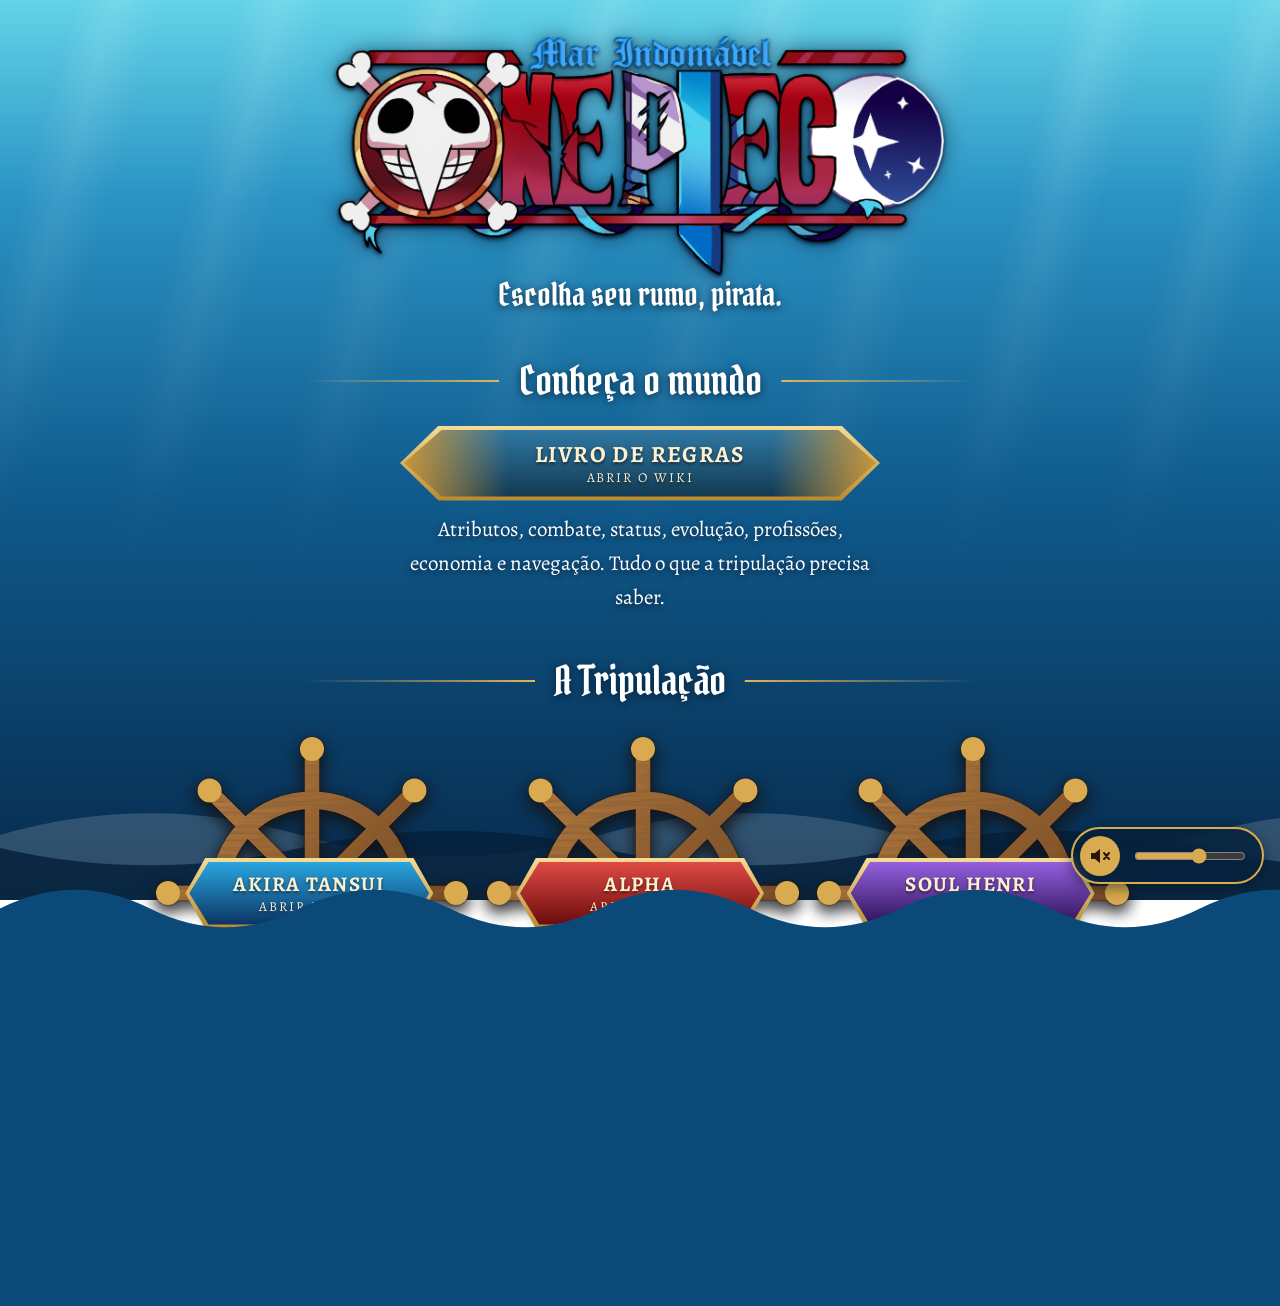
==== commit 381c2cc6: "Update index.html" ====
--- a/index.html
+++ b/index.html
@@ -1,145 +1,61 @@
 <!DOCTYPE html>
 <html lang="pt-BR">
 <head>
-  <meta charset="UTF-8">
-  <meta name="viewport" content="width=device-width,initial-scale=1">
-  <title>Espólios · One Piece: Mar Indomável</title>
-  <link rel="icon" type="image/png" href="Simbolo Rpg2.png">
-  <link rel="apple-touch-icon" href="Simbolo Rpg2.png">
-  <link href="https://fonts.googleapis.com/css2?family=Alegreya:wght@400;700&family=Pirata+One&display=swap" rel="stylesheet">
-  <link rel="stylesheet" href="style.css">
+<meta charset="UTF-8">
+<meta name="viewport" content="width=device-width, initial-scale=1">
+<title>Mar Indomável RPG – Lobby</title>
+<link rel="icon" type="image/png" href="SimboloRpg2.png">
+<link rel="preconnect" href="https://fonts.googleapis.com">
+<link href="https://fonts.googleapis.com/css2?family=Alegreya:wght@400;700&family=Pirata+One&display=swap" rel="stylesheet">
+<link rel="stylesheet" href="lobby.css">
 </head>
 <body>
-  <div class="lua" aria-hidden="true"></div>
-  <div class="ondas" aria-hidden="true"><i></i><i></i></div>
-
-  <div class="topo-bar">
-    <a class="lobby-link" href="https://guhstnart.github.io/mar-indomavel-rpg/index.html" aria-label="Voltar ao Lobby">
-      <img src="Logo-One Piece-Mar-Indomável2.png" alt="One Piece: Mar Indomável">
-      <span class="lobby-tip">← Voltar ao Lobby</span>
-    </a>
-
-    <div class="topo-controles">
-      <span id="badge-dirty" class="badge-dirty" hidden title="Você fez edições locais que ainda não foram baixadas no data.json">
-        ● Alterações não publicadas
-        <button type="button" class="mini ok" data-ex="1">Baixar JSON</button>
-      </span>
-      <button type="button" id="btn-som" class="mini" title="Ativar/Desativar efeitos sonoros">🔊 Som: ON</button>
-      <button type="button" id="btn-mar" class="mini" title="Som ambiente de ondas do mar">🌊 Mar: OFF</button>
-    </div>
-  </div>
-
-  <div id="toast-raro" class="toast-raro" hidden></div>
-
+<svg width="0" height="0" style="position:absolute" aria-hidden="true"><defs>
+<linearGradient id="madeira" gradientUnits="userSpaceOnUse" x1="-90" y1="-90" x2="90" y2="90"><stop offset="0" stop-color="#c58a4a"/><stop offset=".5" stop-color="#8e5a2b"/><stop offset="1" stop-color="#5a3416"/></linearGradient>
+<filter id="veios" filterUnits="userSpaceOnUse" x="-100" y="-100" width="200" height="200"><feTurbulence type="fractalNoise" baseFrequency=".03 .5" numOctaves="3" seed="7" result="n"/><feColorMatrix in="n" type="matrix" values="0 0 0 0 .22 0 0 0 0 .11 0 0 0 0 .04 0 0 0 -1.4 .95" result="v"/><feComposite in="v" in2="SourceAlpha" operator="in" result="g"/><feMerge><feMergeNode in="SourceGraphic"/><feMergeNode in="g"/></feMerge></filter>
+</defs><symbol id="leme" viewBox="-100 -100 200 200"><g filter="url(#veios)" fill="none" stroke="url(#madeira)" stroke-linecap="round"><circle r="58" stroke-width="11"/><path stroke-width="9" d="M0-84V84M-84 0H84M-59-59L59 59M-59 59L59-59"/><circle r="18" fill="url(#madeira)" stroke="none"/></g><path fill="none" stroke="#d9aa4f" stroke-width="15" stroke-linecap="round" d="M0-90v.01M0 90v.01M-90 0h.01M90 0h.01M-64-64v.01M64-64v.01M-64 64v.01M64 64v.01"/><circle r="12" fill="none" stroke="#d9aa4f" stroke-width="3"/><circle r="5" fill="#d9aa4f"/></symbol></svg>
+<div class="raios" aria-hidden="true"></div>
+<div class="ondas" aria-hidden="true"><i></i><i></i></div>
+<div class="mar" aria-hidden="true"></div>
+<div class="som-ctrl" role="group" aria-label="Som ambiente">
+  <button id="som-btn" type="button" aria-pressed="false" aria-label="Ligar som ambiente" title="Som ambiente: mar e gaivotas">
+    <svg viewBox="0 0 24 24" aria-hidden="true"><path d="M3 9v6h4l5 4V5L7 9H3z" fill="currentColor"/><path class="i-on" d="M15.5 8.5a5 5 0 0 1 0 7M18 6a8.5 8.5 0 0 1 0 12" fill="none" stroke="currentColor" stroke-width="2" stroke-linecap="round"/><path class="i-off" d="M16 9l5 6M21 9l-5 6" fill="none" stroke="currentColor" stroke-width="2" stroke-linecap="round"/></svg>
+  </button>
+  <input id="som-vol" type="range" min="0" max="100" value="60" aria-label="Volume">
+</div>
+<main>
   <header>
-    <h1>Espólios</h1>
-    <p>Saques, tesouros e recompensas · One Piece: Mar Indomável</p>
+    <img class="logo" src="logo.png" alt="Logo One Piece – Mar Indomável">
+    <p class="lema">Escolha seu rumo, pirata.</p>
   </header>
 
-  <nav class="abas">
-    <button data-aba="rolar" class="on">Randomizar</button>
-    <button data-aba="unicos">Únicos Obtidos <span id="cnt-unicos" class="pill">0</span></button>
-    <button data-aba="hist">Histórico</button>
-    <button data-aba="mestre">🔒 Mestre</button>
-  </nav>
+  <section aria-labelledby="t-mundo">
+    <h2 id="t-mundo">Conheça o mundo</h2>
+    <a class="wiki-box wiki" href="wiki.html" data-som>
+      <span class="banner"><b>Livro de Regras<small>Abrir o wiki</small></b></span>
+      <p>Atributos, combate, status, evolução, profissões, economia e navegação. Tudo o que a tripulação precisa saber.</p>
+    </a>
+  </section>
 
-  <main class="painel">
-    <!-- ABA RANDOMIZAR -->
-    <section id="rolar">
-      <div class="gh">
-        <h2>Presets rápidos</h2>
-        <button type="button" class="mini" id="btn-salvar-preset">+ Salvar filtro atual</button>
-      </div>
-      <div class="chips" id="presets"></div>
-
-      <h2>Origem do espólio</h2>
-      <div class="chips" id="ctx"></div>
-
-      <h2>O que pode aparecer</h2>
-      <div id="filtros"></div>
-
-      <div class="barra">
-        <label>Quantidade <input id="qtd" type="number" min="1" max="20" value="1"></label>
-        <label><input id="semrep" type="checkbox" checked> Sem repetir no saque</label>
-        <span id="n"></span>
-      </div>
-
-      <button id="rolar-btn" class="rolar">⚓ Rolar espólio</button>
-      <div id="res-resumo" class="resumo" hidden></div>
-      <div id="res"></div>
-    </section>
-
-    <!-- ABA ITENS ÚNICOS -->
-    <section id="unicos" hidden>
-      <div class="barra">
-        <h2>Itens Únicos já sorteados na campanha</h2>
-        <button type="button" class="mini" id="limpar-unicos">Restaurar todos ao pool</button>
-      </div>
-      <p class="ajuda">Itens marcados como <b>Único</b> saem de circulação assim que são sorteados, evitando duplicatas na história.</p>
-      <div id="unicos-l"></div>
-    </section>
-
-    <!-- ABA HISTÓRICO -->
-    <section id="hist" hidden>
-      <div class="barra">
-        <h2>Últimos sorteios</h2>
-        <button class="mini" id="limpar-hist">Limpar</button>
-      </div>
-      <div id="hist-l"></div>
-    </section>
-
-    <!-- ABA MESTRE -->
-    <section id="mestre" hidden>
-      <div class="chips" id="subabas">
-        <button data-sub="itens" class="chip on">Itens</button>
-        <button data-sub="listas" class="chip">Tiers · Mares · Categorias</button>
-        <button data-sub="ctx" class="chip">Origens & Chances</button>
-        <button data-sub="dados" class="chip">Publicar & Importar</button>
-      </div>
-      <div id="mestre-corpo"></div>
-    </section>
-  </main>
-
-  <!-- MODAL SENHA -->
-  <dialog id="senha">
-    <form id="sf">
-      <h2>Área do Mestre</h2>
-      <input id="sp" type="password" placeholder="Senha" autocomplete="off">
-      <p id="se" hidden>Senha incorreta.</p>
-      <div class="bt">
-        <button type="button" id="sc" class="mini">Cancelar</button>
-        <button class="mini ok">Entrar</button>
-      </div>
-    </form>
-  </dialog>
-
-  <!-- MODAL EDITAR/CRIAR ITEM -->
-  <dialog id="ed">
-    <form id="edf">
-      <h2 id="edt"></h2>
-      <label>Nome do Item<input name="nome" required placeholder="Ex.: 🗡️ Katana Enferrujada"></label>
-      <label>Valor em Berries (B$) — opcional (aceita fixo ou faixa, ex.: 500 ou 100-300)
-        <input name="valor" placeholder="Ex.: 250 ou 50-150">
-      </label>
-      <label>Descrição / Efeito (faixas como "30 a 50 Berries" rolam na hora)
-        <textarea name="desc" rows="3"></textarea>
-      </label>
-      <div class="grid-3">
-        <label>Tier<select name="tier"></select></label>
-        <label>Mar<select name="mar"></select></label>
-        <label>Categoria<select name="cat"></select></label>
-      </div>
-      <label class="check-inline">
-        <input type="checkbox" name="unico">
-        <span><b>Item Único</b> (sai da tabela após ser sorteado na campanha)</span>
-      </label>
-      <div class="bt">
-        <button type="button" id="edc" class="mini">Cancelar</button>
-        <button class="mini ok">Salvar</button>
-      </div>
-    </form>
-  </dialog>
-
-  <script src="app.js"></script>
+  <section aria-labelledby="t-tripulacao">
+    <h2 id="t-tripulacao">A Tripulação</h2>
+    <div class="grade">
+      <a class="leme akira" href="akira.html" data-som>
+        <svg class="roda" aria-hidden="true"><use href="#leme"/></svg>
+        <span class="banner"><b>Akira Tansui<small>Abrir ficha</small></b></span>
+      </a>
+      <a class="leme alpha" href="alpha.html" data-som>
+        <svg class="roda" aria-hidden="true"><use href="#leme"/></svg>
+        <span class="banner"><b>Alpha<small>Abrir ficha</small></b></span>
+      </a>
+      <a class="leme soul" href="soul-henri.html" data-som>
+        <svg class="roda" aria-hidden="true"><use href="#leme"/></svg>
+        <span class="banner"><b>Soul Henri<small>Abrir ficha</small></b></span>
+      </a>
+    </div>
+  </section>
+  <footer>Mar Indomável RPG<small>By Guhst</small></footer>
+</main>
+<script src="lobby.js"></script>
 </body>
 </html>
--- a/lobby.css
+++ b/lobby.css
@@ -0,0 +1,70 @@
+*{box-sizing:border-box}
+body{margin:0;min-height:100vh;color:#fff;font:21px/1.6 "Alegreya",Georgia,serif;background:linear-gradient(180deg,#63d3e8 0,#2a93c4 22%,#0f5a8c 55%,#07294a 100%) fixed;overflow-x:hidden}
+.raios{position:fixed;inset:0;pointer-events:none;background:repeating-linear-gradient(105deg,rgba(255,255,255,0) 0 70px,rgba(255,255,255,.13) 110px,rgba(255,255,255,0) 160px);-webkit-mask-image:linear-gradient(#000,transparent 65%);mask-image:linear-gradient(#000,transparent 65%);animation:raio 9s ease-in-out infinite alternate}
+@keyframes raio{from{opacity:.45;transform:translateX(-30px)}to{opacity:1;transform:translateX(30px)}}
+.ondas{position:fixed;left:0;right:0;bottom:0;height:130px;pointer-events:none}
+.ondas i{position:absolute;inset:0;background-repeat:repeat-x;background-size:1200px 100%;animation:onda 14s linear infinite}
+.ondas i:first-child{background-image:url("data:image/svg+xml,%3Csvg xmlns='http://www.w3.org/2000/svg' viewBox='0 0 1200 120' preserveAspectRatio='none'%3E%3Cpath d='M0 60Q150 20 300 60T600 60T900 60T1200 60V120H0Z' fill='%23ffffff' fill-opacity='.16'/%3E%3C/svg%3E")}
+.ondas i:last-child{top:26px;background-image:url("data:image/svg+xml,%3Csvg xmlns='http://www.w3.org/2000/svg' viewBox='0 0 1200 120' preserveAspectRatio='none'%3E%3Cpath d='M0 60Q150 100 300 60T600 60T900 60T1200 60V120H0Z' fill='%2305213c' fill-opacity='.85'/%3E%3C/svg%3E");animation-duration:9s;animation-direction:reverse}
+@keyframes onda{to{background-position-x:1200px}}
+main{position:relative;z-index:1;max-width:64rem;margin:0 auto;padding:1.5rem 1.5rem 9rem}
+header{text-align:center;margin-bottom:1.5rem}
+.lema{margin:0;font:2rem/1.2 "Pirata One",serif;text-shadow:0 2px 8px rgba(3,20,40,.8)}
+a{color:inherit;text-decoration:none}
+.banner{position:relative;z-index:1;display:block;width:100%;max-width:19rem;padding:4px;background:linear-gradient(#f6dc96,#b98a2e);clip-path:polygon(0 50%,8% 0,92% 0,100% 50%,92% 100%,8% 100%);transition:filter .2s}
+.banner b{display:block;padding:.75rem 1.8rem .65rem;text-align:center;color:#fdf0cf;text-transform:uppercase;letter-spacing:.06em;font-size:1.45rem;line-height:1.1;text-shadow:0 2px 3px rgba(0,0,0,.5);background:linear-gradient(90deg,var(--ponta) 0,transparent 22%,transparent 78%,var(--ponta) 100%),linear-gradient(180deg,var(--a),var(--b));clip-path:polygon(0 50%,8% 0,92% 0,100% 50%,92% 100%,8% 100%)}
+.banner small{display:block;margin-top:.25rem;font-size:.85rem;font-weight:400;letter-spacing:.14em}
+a:hover .banner,a:focus-visible .banner{filter:brightness(1.15)}
+.wiki-box{display:block;max-width:36rem;--a:#2f78a3;--b:#123a52;--ponta:#c9953a}
+.wiki-box .banner{max-width:none}
+.wiki-box p{margin:.8rem 0 0;text-shadow:0 2px 6px rgba(3,20,40,.8)}
+.grade{display:grid;grid-template-columns:repeat(auto-fit,minmax(17rem,1fr));gap:1rem}
+.leme{position:relative;display:grid;place-items:center;min-height:19rem}
+.leme:hover .roda{transform:rotate(45deg)}
+.leme:focus-visible{outline:none}
+.leme:focus-visible .roda{filter:drop-shadow(0 0 3px #fff) drop-shadow(0 0 12px #fff)}
+.mar{position:fixed;inset:0;z-index:50;background:#0b4a78;transform:translateY(105%);transition:transform .95s cubic-bezier(.55,0,.25,1);pointer-events:none}
+.mar::before{content:"";position:absolute;left:0;right:0;top:-89px;height:90px;background:url("data:image/svg+xml,%3Csvg xmlns='http://www.w3.org/2000/svg' viewBox='0 0 600 120' preserveAspectRatio='none'%3E%3Cpath d='M0 70Q75 20 150 70T300 70T450 70T600 70V120H0Z' fill='%230b4a78'/%3E%3C/svg%3E") repeat-x;background-size:600px 100%;animation:marolas 2.4s linear infinite}
+@keyframes marolas{to{background-position-x:600px}}
+.saindo .mar{transform:translateY(0)}
+@media(max-width:600px){body{font-size:19px}.lema{font-size:1.7rem}}
+@media(prefers-reduced-motion:reduce){.raios,.ondas i,.mar::before{animation:none}.mar,.roda{transition:none}}
+
+.logo{display:block;margin:0 auto;width:min(100%,38rem);height:auto;filter:drop-shadow(0 2px 2px rgba(3,20,46,.95)) drop-shadow(0 0 10px rgba(3,20,46,.55))}
+section,footer{text-align:center}
+h2{display:flex;align-items:center;justify-content:center;gap:1.2rem;max-width:42rem;margin:2.8rem auto 1.4rem;font:2.5rem/1.1 "Pirata One",serif;text-shadow:0 2px 8px rgba(3,20,40,.7)}
+h2::before,h2::after{content:"";flex:1;height:2px;background:linear-gradient(90deg,transparent,#e2b657)}
+h2::after{transform:scaleX(-1)}
+.wiki-box{max-width:30rem;margin:0 auto}
+.wiki-box .banner{max-width:none}
+.grade{justify-content:center}
+.roda{width:18rem;height:18rem;color:inherit;opacity:1;filter:drop-shadow(0 6px 8px rgba(3,15,30,.65)) drop-shadow(0 0 1px #2a1608)}
+.leme:focus-visible .roda{filter:drop-shadow(0 0 3px #fff) drop-shadow(0 0 12px #fff)}
+.akira{--a:#2aa6e0;--b:#0a3463;--ponta:transparent}
+.alpha{--a:#e04a45;--b:#6a0b0b;--ponta:transparent}
+.soul{--a:#9560e0;--b:#2c1257;--ponta:transparent}
+footer{margin-top:3rem;font:1.5rem "Pirata One",serif;letter-spacing:.08em;opacity:.85;text-shadow:0 2px 6px rgba(3,20,40,.8)}
+
+/* Leme: roda atrás, nome no centro */
+.grade{grid-template-columns:repeat(auto-fit,minmax(19rem,1fr))}
+.leme{min-height:21rem}
+.roda{position:absolute;inset:0;margin:auto;width:20rem;height:20rem;transition:transform .9s ease}
+.leme .banner{max-width:15.5rem}
+.leme .banner b{font-size:1.3rem;padding:.7rem 1.4rem .6rem}
+
+/* Controle de som flutuante */
+.som-ctrl{position:fixed;right:1rem;bottom:1rem;z-index:40;display:flex;align-items:center;gap:.7rem;padding:.4rem .9rem .4rem .45rem;background:rgba(5,33,60,.85);border:2px solid #d9aa4f;border-radius:999px;box-shadow:0 4px 14px rgba(3,15,30,.5);backdrop-filter:blur(4px)}
+.som-ctrl button{display:grid;place-items:center;width:2.5rem;height:2.5rem;padding:0;border:0;border-radius:50%;background:#d9aa4f;color:#2a1608;cursor:pointer}
+.som-ctrl button:hover{filter:brightness(1.1)}
+.som-ctrl button:focus-visible,.som-ctrl input:focus-visible{outline:3px solid #fff;outline-offset:2px}
+.som-ctrl svg{width:1.5rem;height:1.5rem}
+.som-ctrl [aria-pressed="true"] .i-off,.som-ctrl [aria-pressed="false"] .i-on{display:none}
+.som-ctrl input{width:7rem;accent-color:#d9aa4f;cursor:pointer}
+@media(max-width:600px){.som-ctrl input{width:5rem}.roda{width:17rem;height:17rem}.leme{min-height:18rem}}
+
+/* Entrada do mar: o lobby emerge do azul do oceano */
+body::after{content:"";position:fixed;inset:0;z-index:99;background:#0b4a78;pointer-events:none;animation:emergir 1s ease-out forwards}
+@keyframes emergir{to{opacity:0;visibility:hidden}}
+@media(prefers-reduced-motion:reduce){body::after{animation:none;display:none}}
+
+footer small{display:block;margin-top:.1rem;font-size:.65em;letter-spacing:.12em;opacity:.8}
